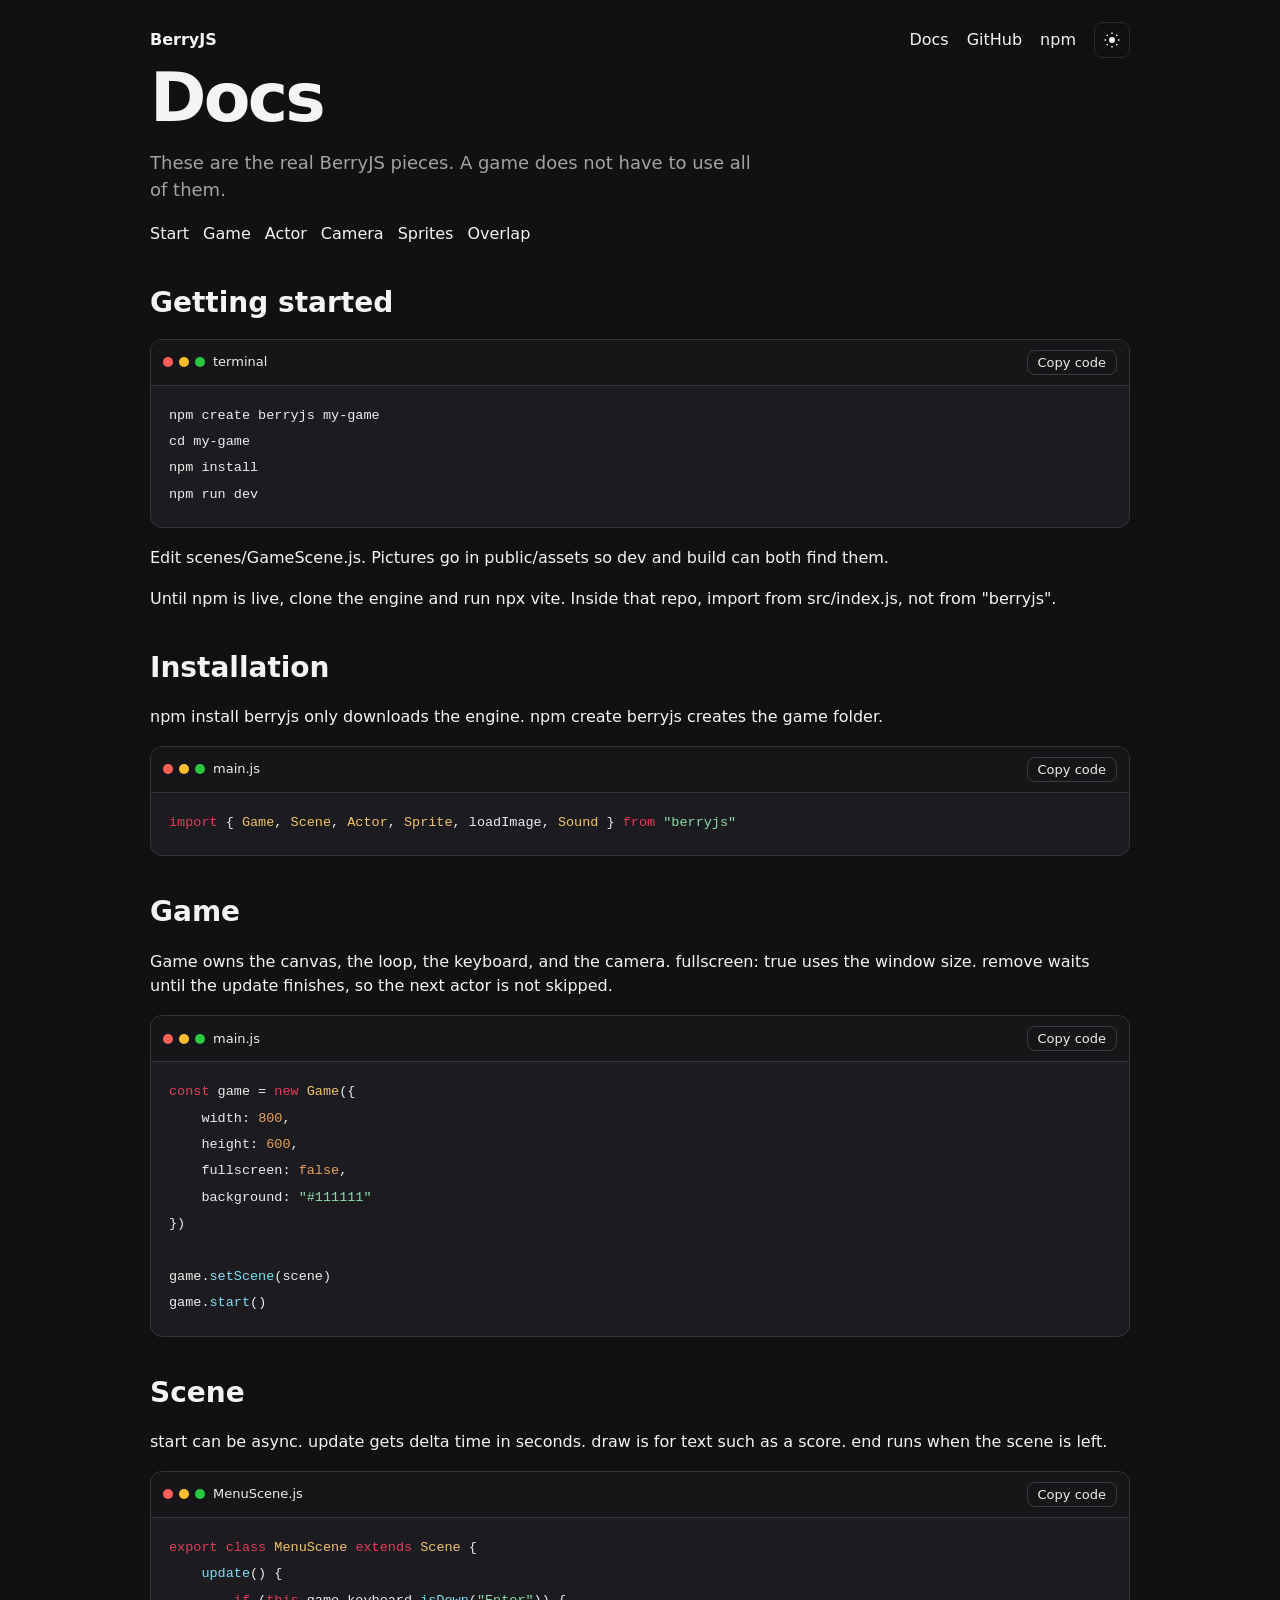
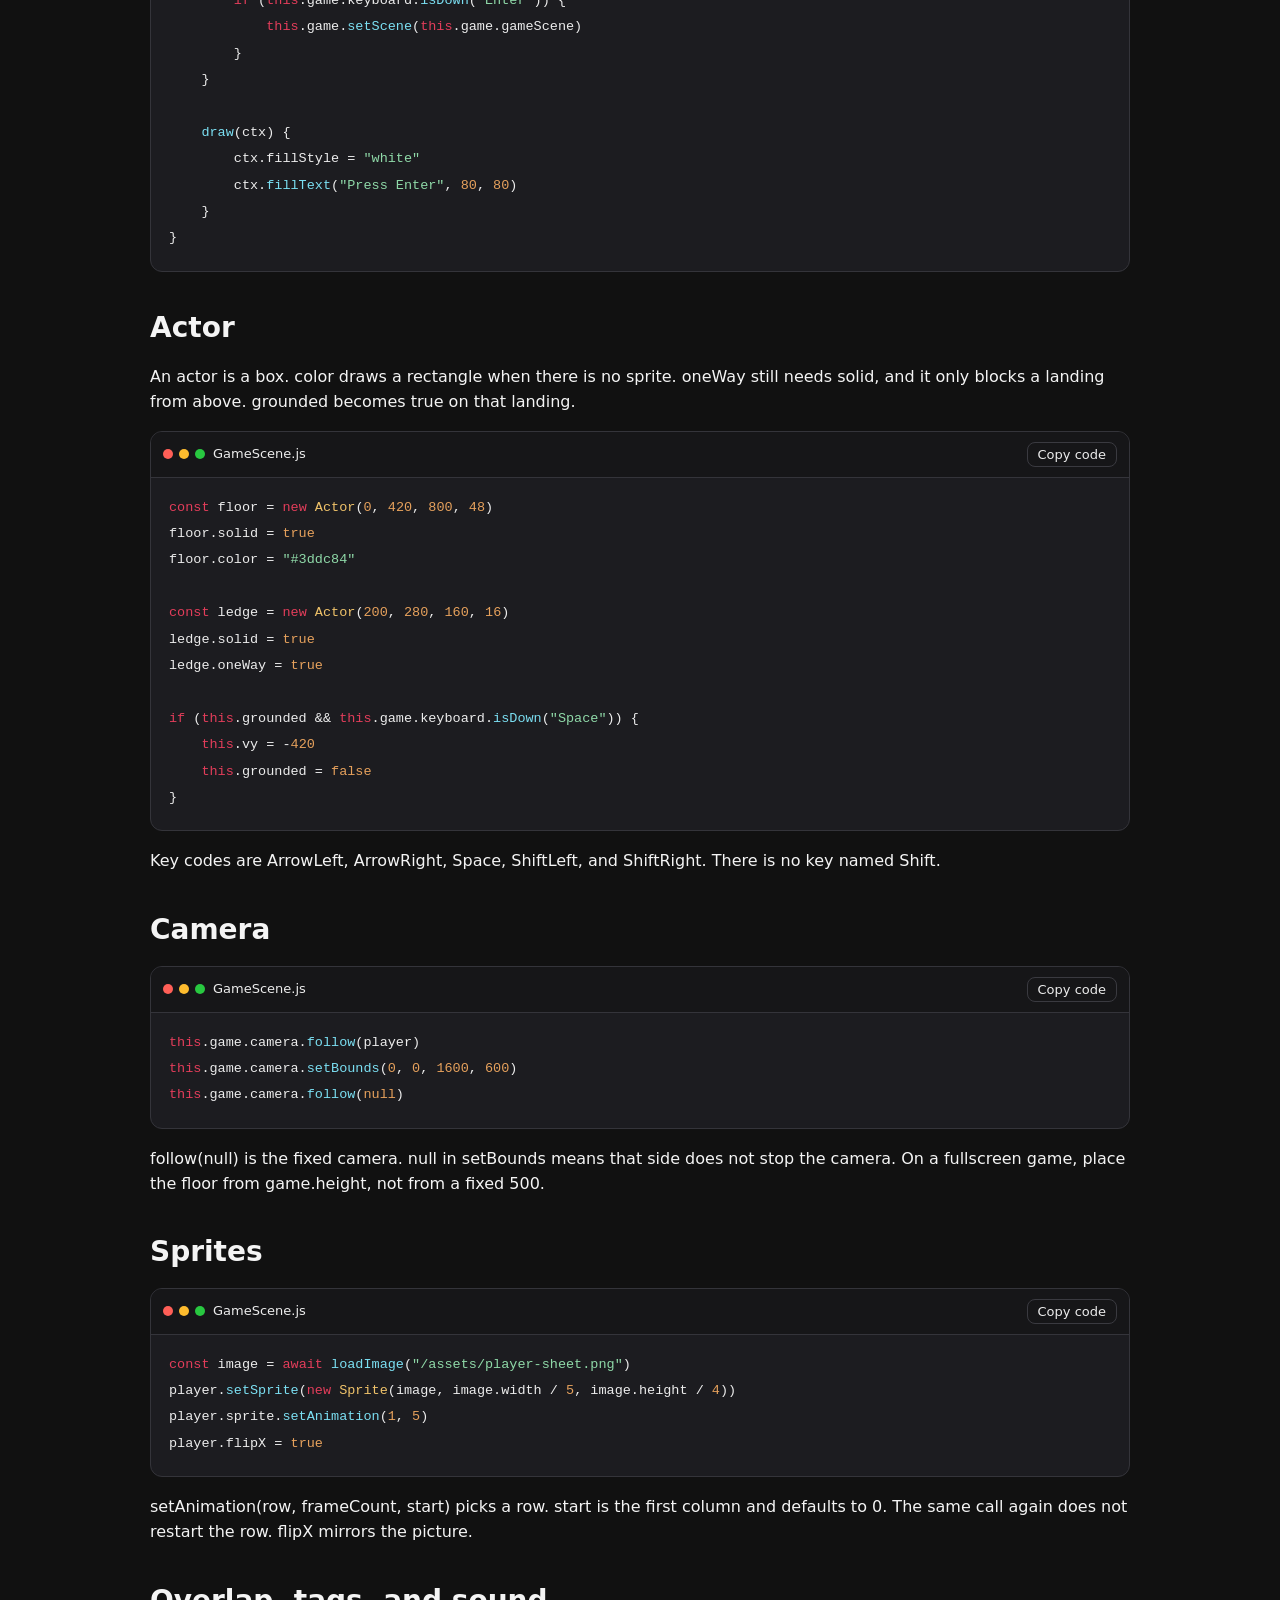
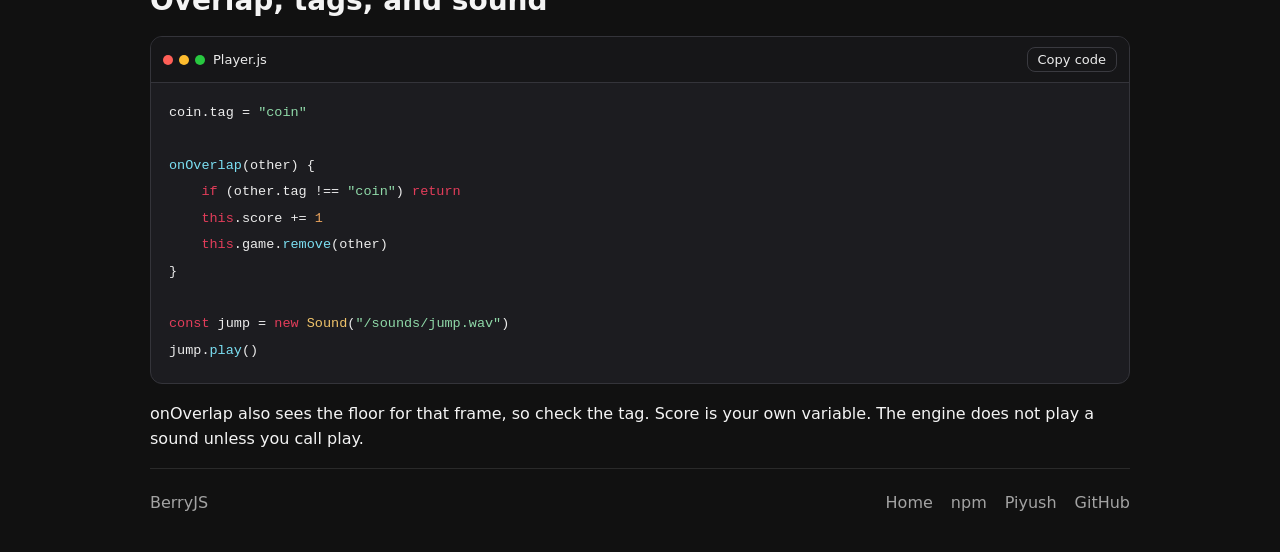
==== docs.html @ 397bf36c "first commit" ====
﻿<!DOCTYPE html>
<html lang="en" data-theme="dark">
<head>
    <meta charset="UTF-8">
    <meta name="viewport" content="width=device-width, initial-scale=1">
    <title>BerryJS Docs</title>
    <link rel="stylesheet" href="css/site.css">
    <link rel="icon" href="data:image/svg+xml,<svg xmlns=%22http://www.w3.org/2000/svg%22 viewBox=%220 0 100 100%22><text y=%22.9em%22 font-size=%2290%22>🍓</text></svg>">
</head>
<body>
    <a class="skip" href="#content">Skip to content</a>
    <div class="wrap">
        <header>
            <a class="brand" href="index.html">BerryJS</a>
            <nav>
                <a href="docs.html">Docs</a>
                <a data-link="github">GitHub</a>
                <a data-link="npm">npm</a>
                <button type="button" class="theme" aria-label="Switch to light mode"></button>
            </nav>
        </header>
        <main id="content" class="docs">
            <h1>Docs</h1>
            <p class="lede">These are the real BerryJS pieces. A game does not have to use all of them.</p>
            <p class="contents">
                <a href="#start">Start</a>
                <a href="#game">Game</a>
                <a href="#actor">Actor</a>
                <a href="#camera">Camera</a>
                <a href="#sprite">Sprites</a>
                <a href="#overlap">Overlap</a>
            </p>

            <h2 id="start">Getting started</h2>
            <div class="code-window">
                <div class="code-bar">
                    <span class="dots" aria-hidden="true"><i></i><i></i><i></i></span>
                    <span class="code-name">terminal</span>
                    <button type="button" class="copy-code">Copy code</button>
                </div>
                <pre><code>npm create berryjs my-game
cd my-game
npm install
npm run dev</code></pre>
            </div>
            <p>Edit scenes/GameScene.js. Pictures go in public/assets so dev and build can both find them.</p>
            <p>Until npm is live, clone the engine and run npx vite. Inside that repo, import from src/index.js, not from "berryjs".</p>

            <h2>Installation</h2>
            <p>npm install berryjs only downloads the engine. npm create berryjs creates the game folder.</p>
            <div class="code-window">
                <div class="code-bar">
                    <span class="dots" aria-hidden="true"><i></i><i></i><i></i></span>
                    <span class="code-name">main.js</span>
                    <button type="button" class="copy-code">Copy code</button>
                </div>
                <pre><code>import { Game, Scene, Actor, Sprite, loadImage, Sound } from "berryjs"</code></pre>
            </div>

            <h2 id="game">Game</h2>
            <p>Game owns the canvas, the loop, the keyboard, and the camera. fullscreen: true uses the window size. remove waits until the update finishes, so the next actor is not skipped.</p>
            <div class="code-window">
                <div class="code-bar">
                    <span class="dots" aria-hidden="true"><i></i><i></i><i></i></span>
                    <span class="code-name">main.js</span>
                    <button type="button" class="copy-code">Copy code</button>
                </div>
                <pre><code>const game = new Game({
    width: 800,
    height: 600,
    fullscreen: false,
    background: "#111111"
})

game.setScene(scene)
game.start()</code></pre>
            </div>

            <h2>Scene</h2>
            <p>start can be async. update gets delta time in seconds. draw is for text such as a score. end runs when the scene is left.</p>
            <div class="code-window">
                <div class="code-bar">
                    <span class="dots" aria-hidden="true"><i></i><i></i><i></i></span>
                    <span class="code-name">MenuScene.js</span>
                    <button type="button" class="copy-code">Copy code</button>
                </div>
                <pre><code>export class MenuScene extends Scene {
    update() {
        if (this.game.keyboard.isDown("Enter")) {
            this.game.setScene(this.game.gameScene)
        }
    }

    draw(ctx) {
        ctx.fillStyle = "white"
        ctx.fillText("Press Enter", 80, 80)
    }
}</code></pre>
            </div>

            <h2 id="actor">Actor</h2>
            <p>An actor is a box. color draws a rectangle when there is no sprite. oneWay still needs solid, and it only blocks a landing from above. grounded becomes true on that landing.</p>
            <div class="code-window">
                <div class="code-bar">
                    <span class="dots" aria-hidden="true"><i></i><i></i><i></i></span>
                    <span class="code-name">GameScene.js</span>
                    <button type="button" class="copy-code">Copy code</button>
                </div>
                <pre><code>const floor = new Actor(0, 420, 800, 48)
floor.solid = true
floor.color = "#3ddc84"

const ledge = new Actor(200, 280, 160, 16)
ledge.solid = true
ledge.oneWay = true

if (this.grounded && this.game.keyboard.isDown("Space")) {
    this.vy = -420
    this.grounded = false
}</code></pre>
            </div>
            <p>Key codes are ArrowLeft, ArrowRight, Space, ShiftLeft, and ShiftRight. There is no key named Shift.</p>

            <h2 id="camera">Camera</h2>
            <div class="code-window">
                <div class="code-bar">
                    <span class="dots" aria-hidden="true"><i></i><i></i><i></i></span>
                    <span class="code-name">GameScene.js</span>
                    <button type="button" class="copy-code">Copy code</button>
                </div>
                <pre><code>this.game.camera.follow(player)
this.game.camera.setBounds(0, 0, 1600, 600)
this.game.camera.follow(null)</code></pre>
            </div>
            <p>follow(null) is the fixed camera. null in setBounds means that side does not stop the camera. On a fullscreen game, place the floor from game.height, not from a fixed 500.</p>

            <h2 id="sprite">Sprites</h2>
            <div class="code-window">
                <div class="code-bar">
                    <span class="dots" aria-hidden="true"><i></i><i></i><i></i></span>
                    <span class="code-name">GameScene.js</span>
                    <button type="button" class="copy-code">Copy code</button>
                </div>
                <pre><code>const image = await loadImage("/assets/player-sheet.png")
player.setSprite(new Sprite(image, image.width / 5, image.height / 4))
player.sprite.setAnimation(1, 5)
player.flipX = true</code></pre>
            </div>
            <p>setAnimation(row, frameCount, start) picks a row. start is the first column and defaults to 0. The same call again does not restart the row. flipX mirrors the picture.</p>

            <h2 id="overlap">Overlap, tags, and sound</h2>
            <div class="code-window">
                <div class="code-bar">
                    <span class="dots" aria-hidden="true"><i></i><i></i><i></i></span>
                    <span class="code-name">Player.js</span>
                    <button type="button" class="copy-code">Copy code</button>
                </div>
                <pre><code>coin.tag = "coin"

onOverlap(other) {
    if (other.tag !== "coin") return
    this.score += 1
    this.game.remove(other)
}

const jump = new Sound("/sounds/jump.wav")
jump.play()</code></pre>
            </div>
            <p>onOverlap also sees the floor for that frame, so check the tag. Score is your own variable. The engine does not play a sound unless you call play.</p>
        </main>
        <footer>
            <span>BerryJS</span>
            <nav>
                <a href="index.html">Home</a>
                <a data-link="npm">npm</a>
                <a data-link="author">Piyush</a>
                <a data-link="github">GitHub</a>
            </nav>
        </footer>
    </div>
    <script src="js/config.js"></script>
    <script src="js/site.js"></script>
</body>
</html>
---- css/site.css ----
﻿:root {
    --bg: #111111;
    --ink: #f4f4f4;
    --muted: #a3a3a3;
    --line: #2a2a2a;
    --berry: #e23d5a;
    --green: #3ddc84;
    --code: #f7f3ec;
    --code-bar: #f3efe6;
    --code-ink: #3d342c;
}

html[data-theme="light"] {
    --bg: #f3efe8;
    --ink: #1c1c1c;
    --muted: #5e574f;
    --line: #e4dccf;
}

* { box-sizing: border-box; }
html { scroll-behavior: smooth; }

body {
    margin: 0;
    background: var(--bg);
    color: var(--ink);
    font: 16px/1.55 "Segoe UI", system-ui, sans-serif;
}

a { color: inherit; text-decoration: none; }
a:hover { color: var(--berry); }
:focus-visible { outline: 2px solid var(--berry); outline-offset: 3px; }

.skip {
    position: absolute;
    left: 12px;
    top: -40px;
    background: white;
    color: #111;
    padding: 6px 10px;
}
.skip:focus { top: 12px; }

.wrap {
    width: min(980px, calc(100% - 32px));
    margin: 0 auto;
}

header, footer {
    display: flex;
    justify-content: space-between;
    align-items: center;
    gap: 16px;
}
header { padding: 22px 0 8px; }
.brand { font-weight: 700; }
nav { display: flex; align-items: center; gap: 18px; }

.theme {
    width: 36px;
    height: 36px;
    display: inline-flex;
    align-items: center;
    justify-content: center;
    padding: 0;
    border-radius: 8px;
    border: 1px solid var(--line);
    background: transparent;
    color: var(--ink);
    cursor: pointer;
}
.theme svg { display: block; }

.hero {
    display: grid;
    grid-template-columns: 1.1fr 0.9fr;
    gap: 36px;
    align-items: center;
    padding: 36px 0 18px;
}

h1 {
    margin: 0 0 12px;
    font-size: clamp(42px, 7vw, 68px);
    line-height: 0.95;
    letter-spacing: -0.04em;
}
h2 { margin: 0 0 12px; font-size: 28px; }
.lede, .note { color: var(--muted); }
.lede { font-size: 18px; max-width: 38rem; }

.install {
    display: flex;
    max-width: 520px;
    margin: 18px 0 8px;
}
.install code {
    flex: 1;
    background: #161616;
    color: #ddd;
    border: 2px solid #111;
    border-right: 0;
    padding: 12px 14px;
    box-shadow: 4px 4px 0 #111;
    font-family: Consolas, ui-monospace, monospace;
}
.install button, .button {
    background: var(--berry);
    color: white;
    border: 2px solid #111;
    box-shadow: 4px 4px 0 #111;
    font: inherit;
    padding: 10px 16px;
    cursor: pointer;
    text-decoration: none;
}
.install button { border-left: 0; }

.preview {
    height: 280px;
    position: relative;
    background: #111;
    border: 2px solid #111;
    box-shadow: 8px 8px 0 #111;
    overflow: hidden;
}
.preview .score {
    position: absolute;
    top: 12px;
    left: 14px;
    color: white;
    font-size: 13px;
}
.preview .floor {
    position: absolute;
    left: 0;
    right: 0;
    bottom: 36px;
    height: 26px;
    background: var(--green);
}
.preview .guy {
    position: absolute;
    left: 46%;
    bottom: 62px;
    width: 18px;
    height: 28px;
    background: #3d6fbf;
}
.preview .coin {
    position: absolute;
    right: 18%;
    bottom: 62px;
    width: 10px;
    height: 10px;
    background: #ffd000;
}

section { padding: 26px 0; }

.features {
    display: grid;
    grid-template-columns: 1fr 1fr;
    gap: 0 32px;
    padding: 0;
    list-style: none;
}
.features li {
    border-top: 1px solid var(--line);
    padding: 12px 0;
}

.code-window {
    margin: 14px 0 18px;
    background: var(--code);
    border: 1px solid #e6dfd4;
    border-radius: 12px;
    overflow: hidden;
    max-width: 100%;
}
.code-bar {
    display: flex;
    align-items: center;
    gap: 8px;
    padding: 10px 12px;
    background: var(--code-bar);
    border-bottom: 1px solid #e6dfd4;
    color: var(--code-ink);
    font-size: 13px;
}
.dots { display: flex; gap: 6px; }
.dots i {
    width: 10px;
    height: 10px;
    border-radius: 50%;
    display: block;
}
.dots i:nth-child(1) { background: #ff5f57; }
.dots i:nth-child(2) { background: #febc2e; }
.dots i:nth-child(3) { background: #28c840; }
.copy-code {
    margin-left: auto;
    background: transparent;
    color: var(--code-ink);
    border: 1px solid #d9d0c4;
    border-radius: 8px;
    box-shadow: none;
    padding: 4px 10px;
    font: 13px "Segoe UI", system-ui, sans-serif;
    cursor: pointer;
}
.code-window pre {
    margin: 0;
    padding: 16px 18px 20px;
    overflow-x: auto;
    background: transparent;
    border: 0;
    box-shadow: none;
    line-height: 1.65;
    tab-size: 4;
}
.code-window code {
    font-family: Consolas, ui-monospace, monospace;
    font-size: 13.5px;
    color: var(--code-ink);
    white-space: pre;
}
.tok-k { color: #c4554a; }
.tok-s { color: #2f8f5b; }
.tok-n { color: #c47b2b; }
.tok-cl { color: #a15c38; }
.tok-c { color: #8a7568; }

.contents { display: flex; flex-wrap: wrap; gap: 14px; }
.docs h2 { margin-top: 34px; }

footer {
    border-top: 1px solid var(--line);
    padding: 22px 0 36px;
    color: var(--muted);
}

@media (max-width: 760px) {
    header, .hero, footer, .install { display: block; }
    nav { margin-top: 12px; }
    .features { grid-template-columns: 1fr; }
    .install button { margin-top: 8px; border-left: 2px solid #111; }
    .preview { margin-top: 22px; }
}

html[data-theme="dark"] {
    --code: #1c1c20;
    --code-bar: #161618;
    --code-ink: #ececec;
}

html[data-theme="dark"] .code-window,
html[data-theme="dark"] .code-bar {
    border-color: #34343a;
}

html[data-theme="dark"] .copy-code {
    color: #ececec;
    border-color: #3a3a40;
}

html[data-theme="dark"] .tok-k { color: #e23d5a; }
html[data-theme="dark"] .tok-s { color: #8fd9a8; }
html[data-theme="dark"] .tok-n { color: #e6a15c; }
html[data-theme="dark"] .tok-cl { color: #f0c36a; }
html[data-theme="dark"] .tok-c { color: #8d8d8d; }
html[data-theme="dark"] .tok-f { color: #7bdff2; }
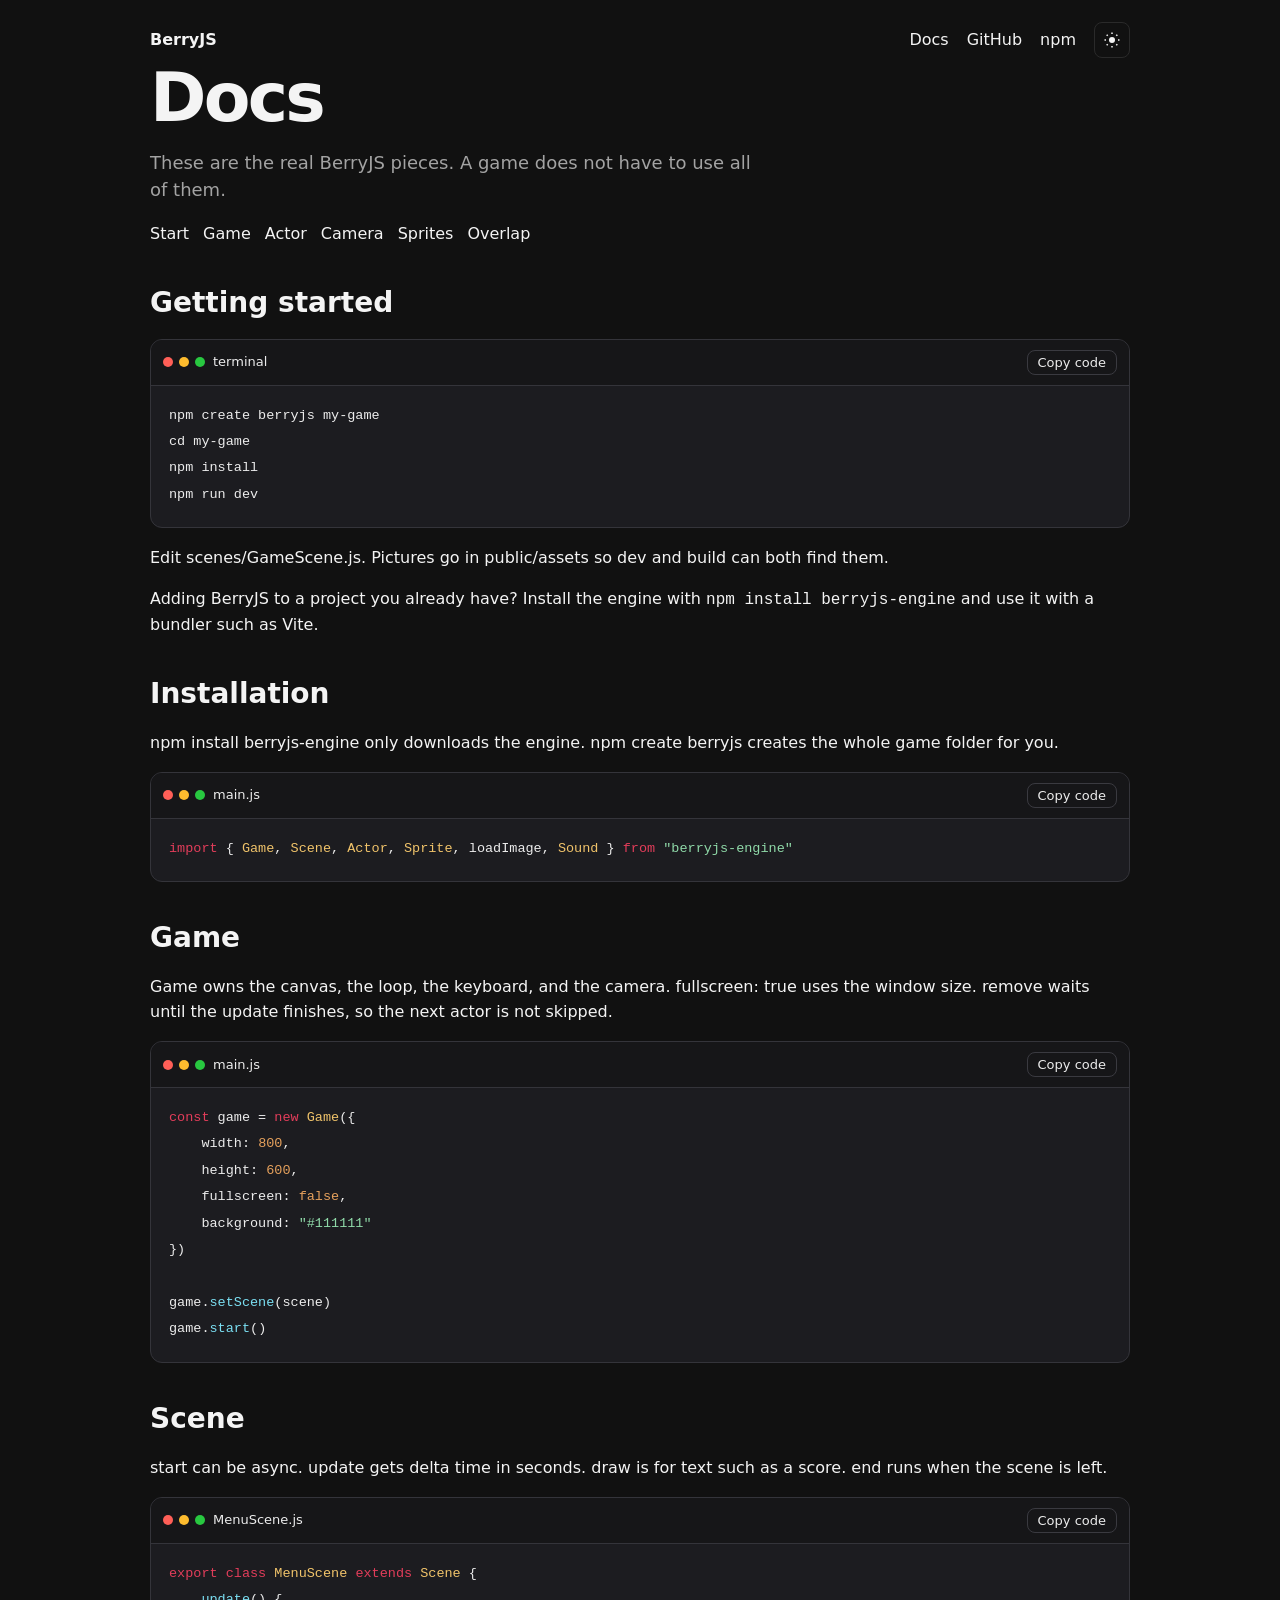
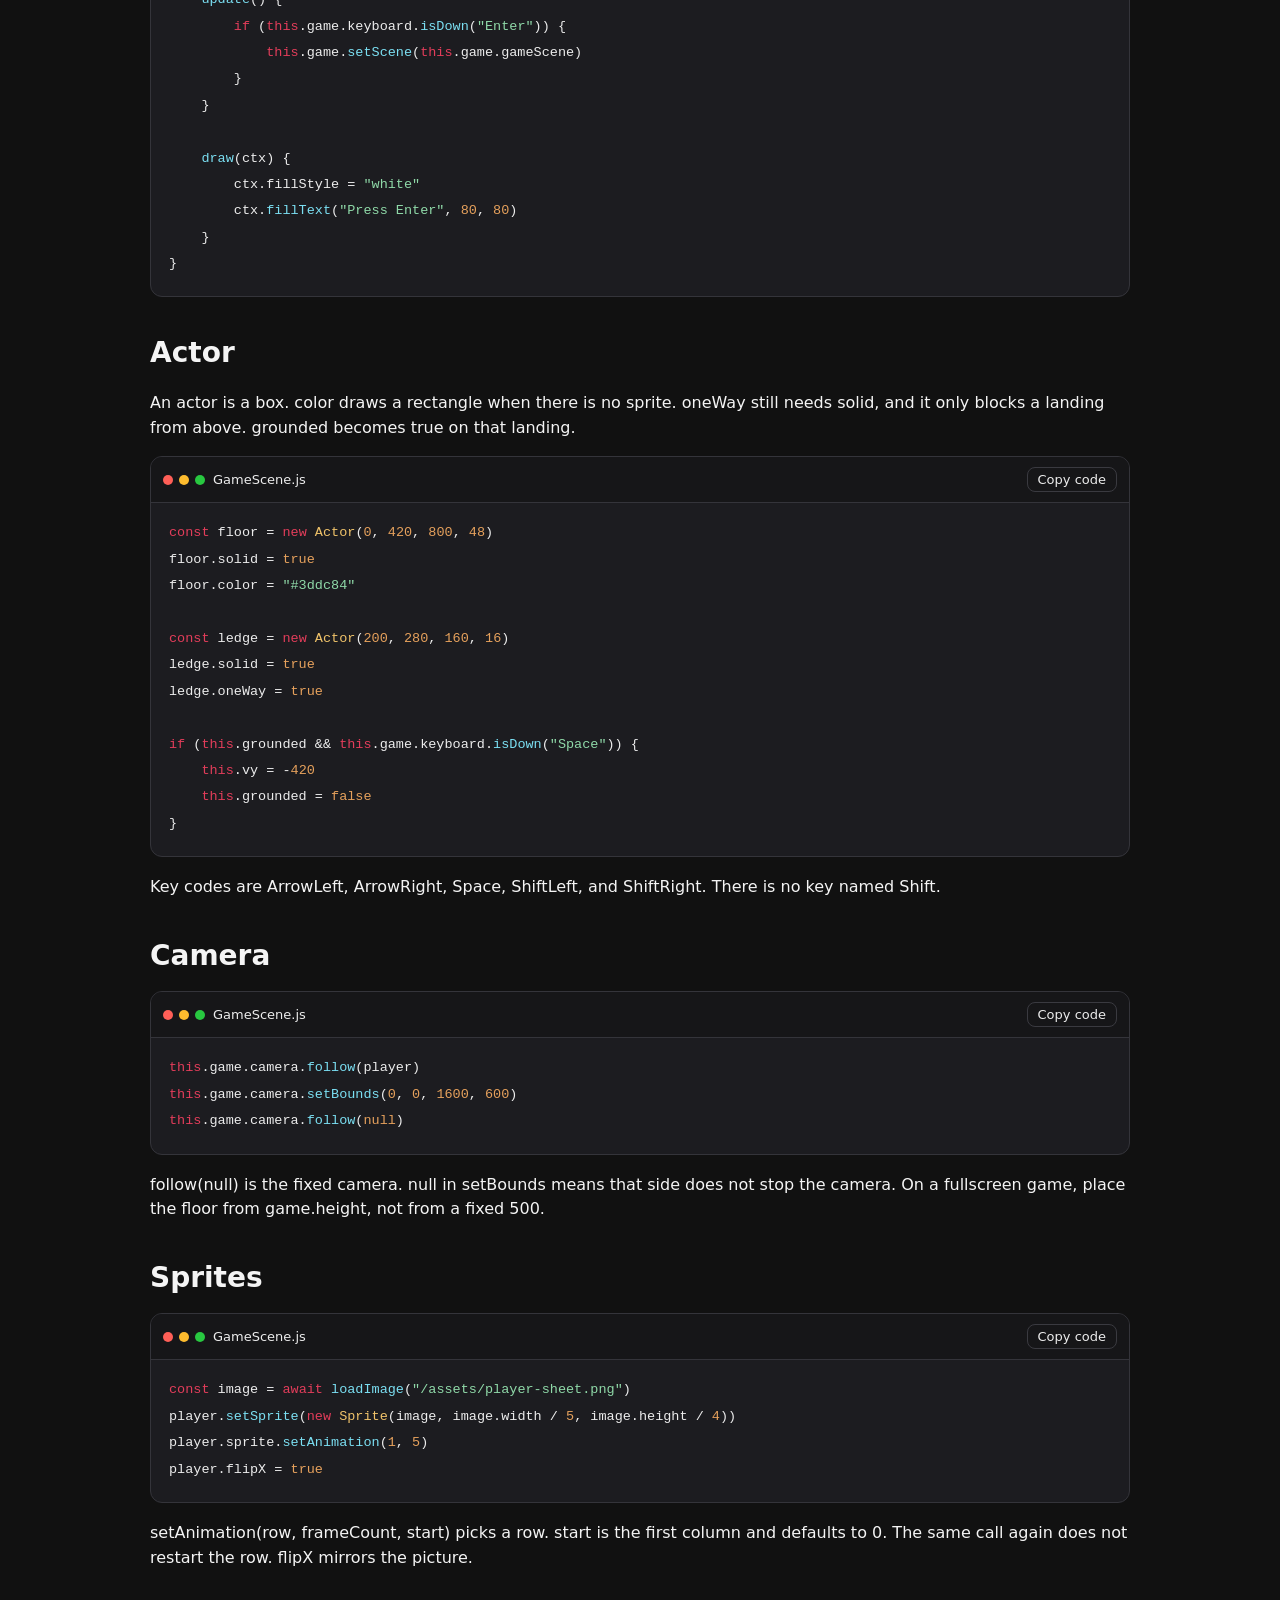
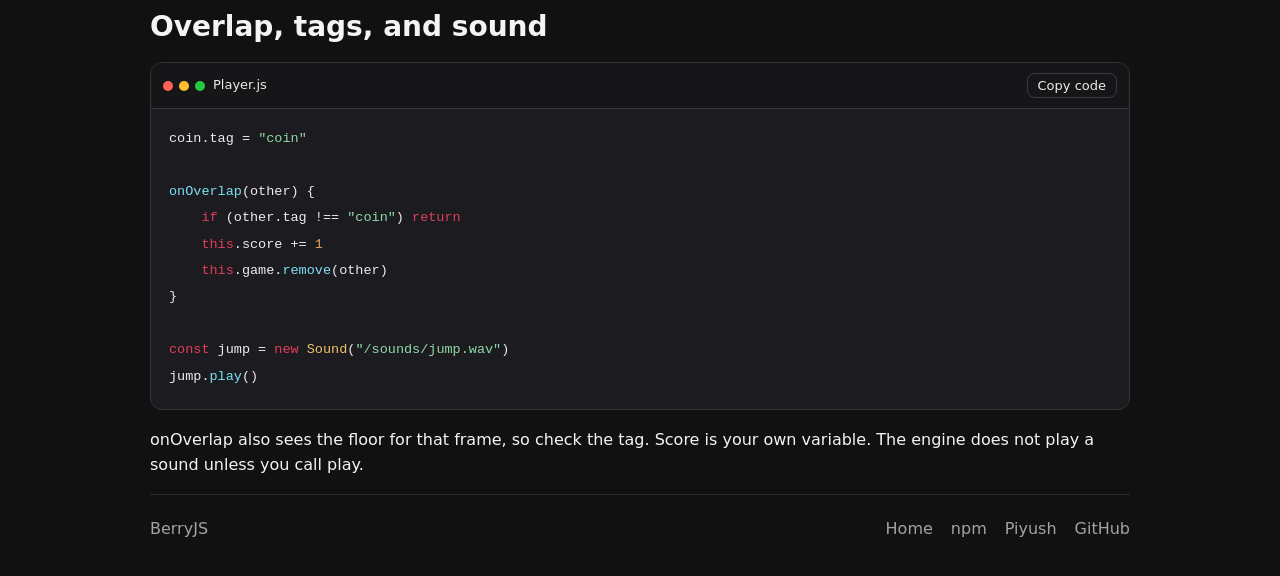
==== commit c7cef2dd: "Update documentation and configuration for BerryJS engine" ====
--- a/docs.html
+++ b/docs.html
@@ -3,6 +3,7 @@
 <head>
     <meta charset="UTF-8">
     <meta name="viewport" content="width=device-width, initial-scale=1">
+    <meta name="description" content="BerryJS documentation: getting started, scenes, actors, camera, sprites and collisions.">
     <title>BerryJS Docs</title>
     <link rel="stylesheet" href="css/site.css">
     <link rel="icon" href="data:image/svg+xml,<svg xmlns=%22http://www.w3.org/2000/svg%22 viewBox=%220 0 100 100%22><text y=%22.9em%22 font-size=%2290%22>🍓</text></svg>">
@@ -44,17 +45,17 @@
 npm run dev</code></pre>
             </div>
             <p>Edit scenes/GameScene.js. Pictures go in public/assets so dev and build can both find them.</p>
-            <p>Until npm is live, clone the engine and run npx vite. Inside that repo, import from src/index.js, not from "berryjs".</p>
+            <p>Adding BerryJS to a project you already have? Install the engine with <code>npm install berryjs-engine</code> and use it with a bundler such as Vite.</p>
 
             <h2>Installation</h2>
-            <p>npm install berryjs only downloads the engine. npm create berryjs creates the game folder.</p>
+            <p>npm install berryjs-engine only downloads the engine. npm create berryjs creates the whole game folder for you.</p>
             <div class="code-window">
                 <div class="code-bar">
                     <span class="dots" aria-hidden="true"><i></i><i></i><i></i></span>
                     <span class="code-name">main.js</span>
                     <button type="button" class="copy-code">Copy code</button>
                 </div>
-                <pre><code>import { Game, Scene, Actor, Sprite, loadImage, Sound } from "berryjs"</code></pre>
+                <pre><code>import { Game, Scene, Actor, Sprite, loadImage, Sound } from "berryjs-engine"</code></pre>
             </div>
 
             <h2 id="game">Game</h2>
--- a/css/site.css
+++ b/css/site.css
@@ -270,3 +270,5 @@
 html[data-theme="dark"] .tok-cl { color: #f0c36a; }
 html[data-theme="dark"] .tok-c { color: #8d8d8d; }
 html[data-theme="dark"] .tok-f { color: #7bdff2; }
+
+.preview img { display: block; width: 100%; height: 100%; object-fit: cover; }
